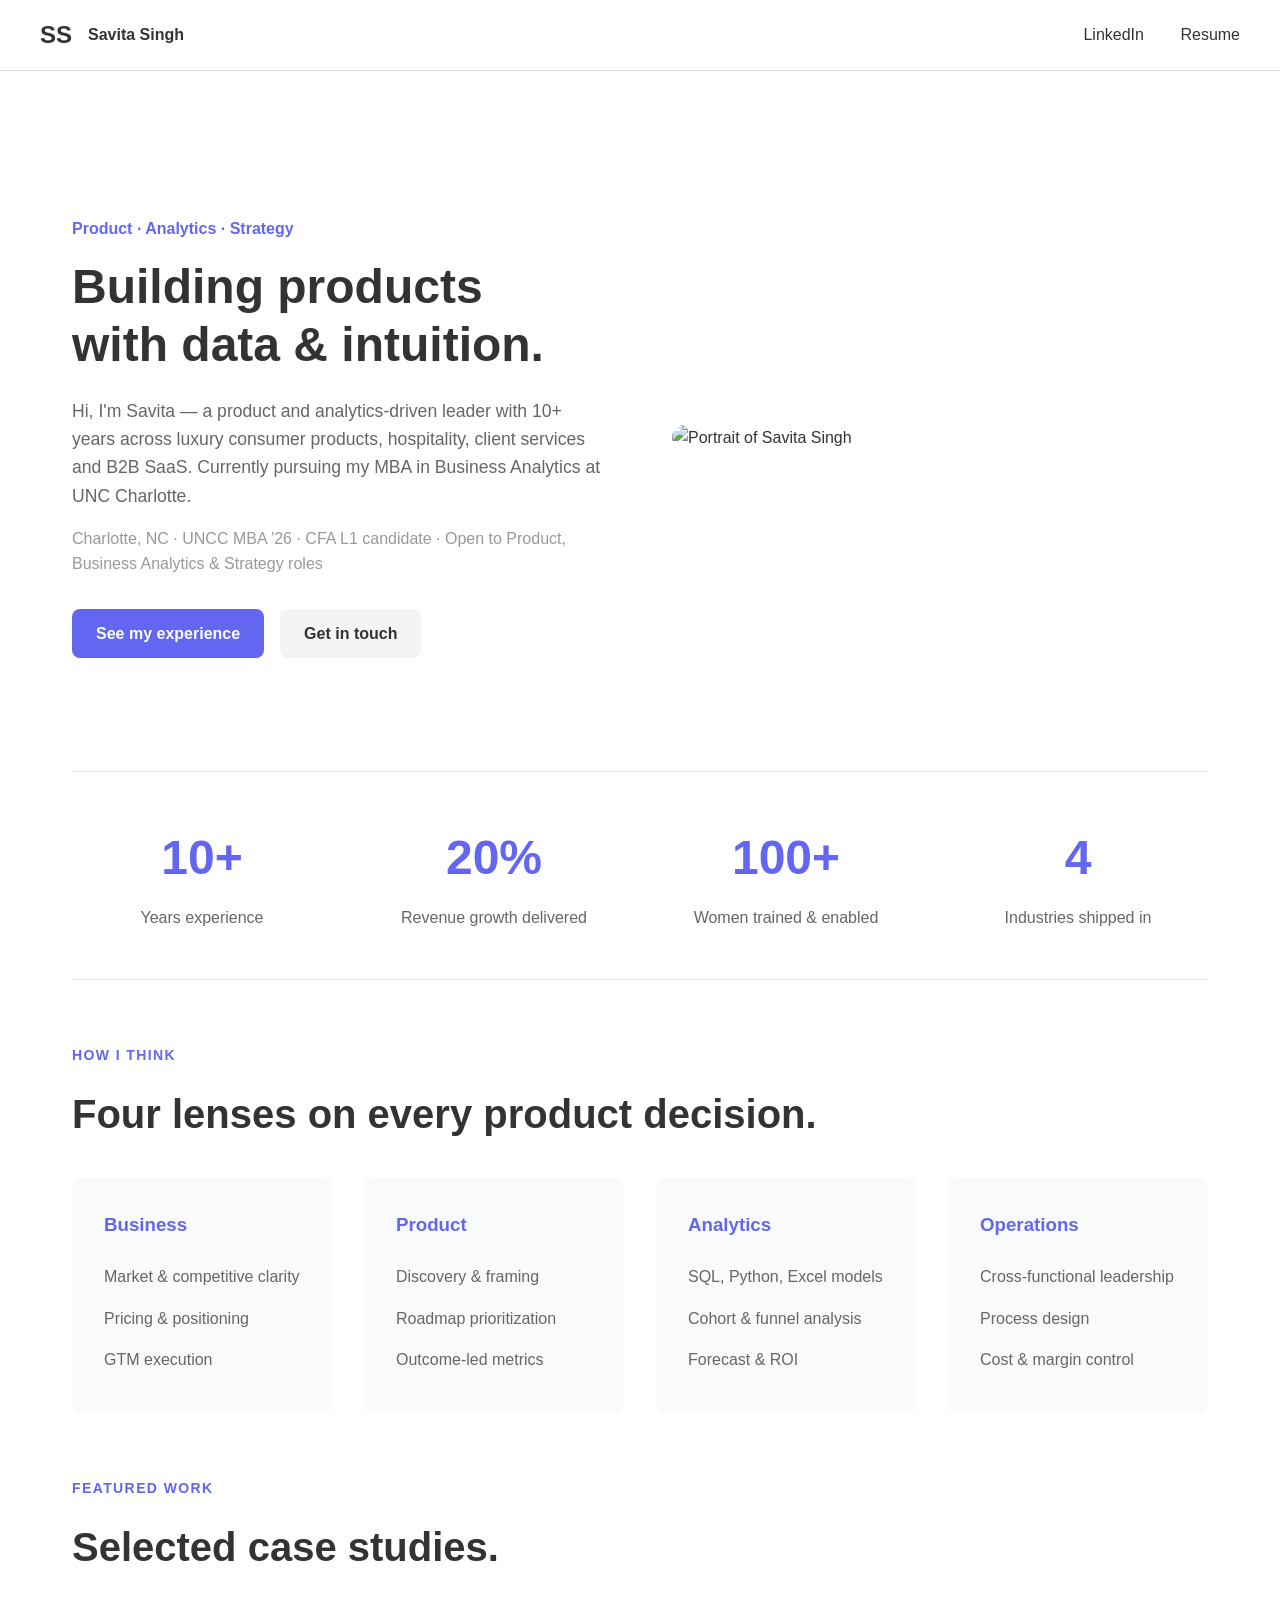
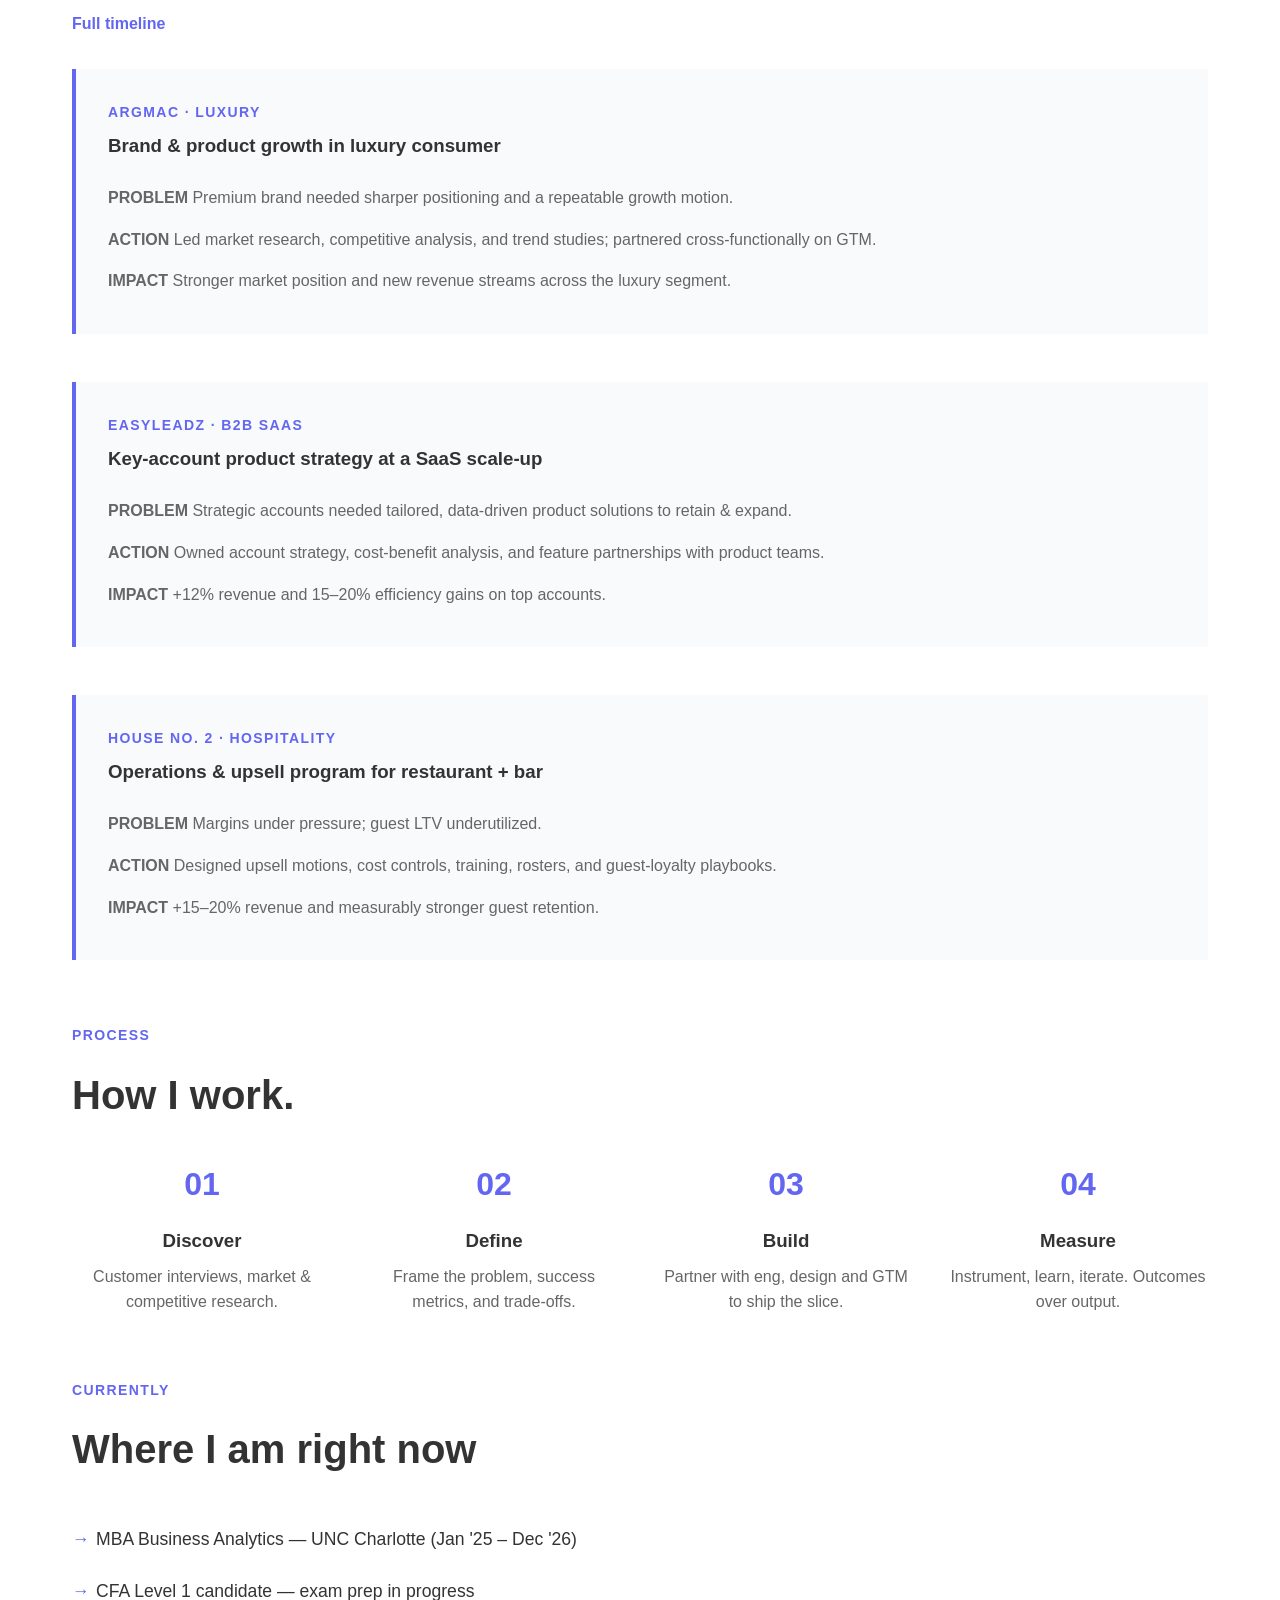
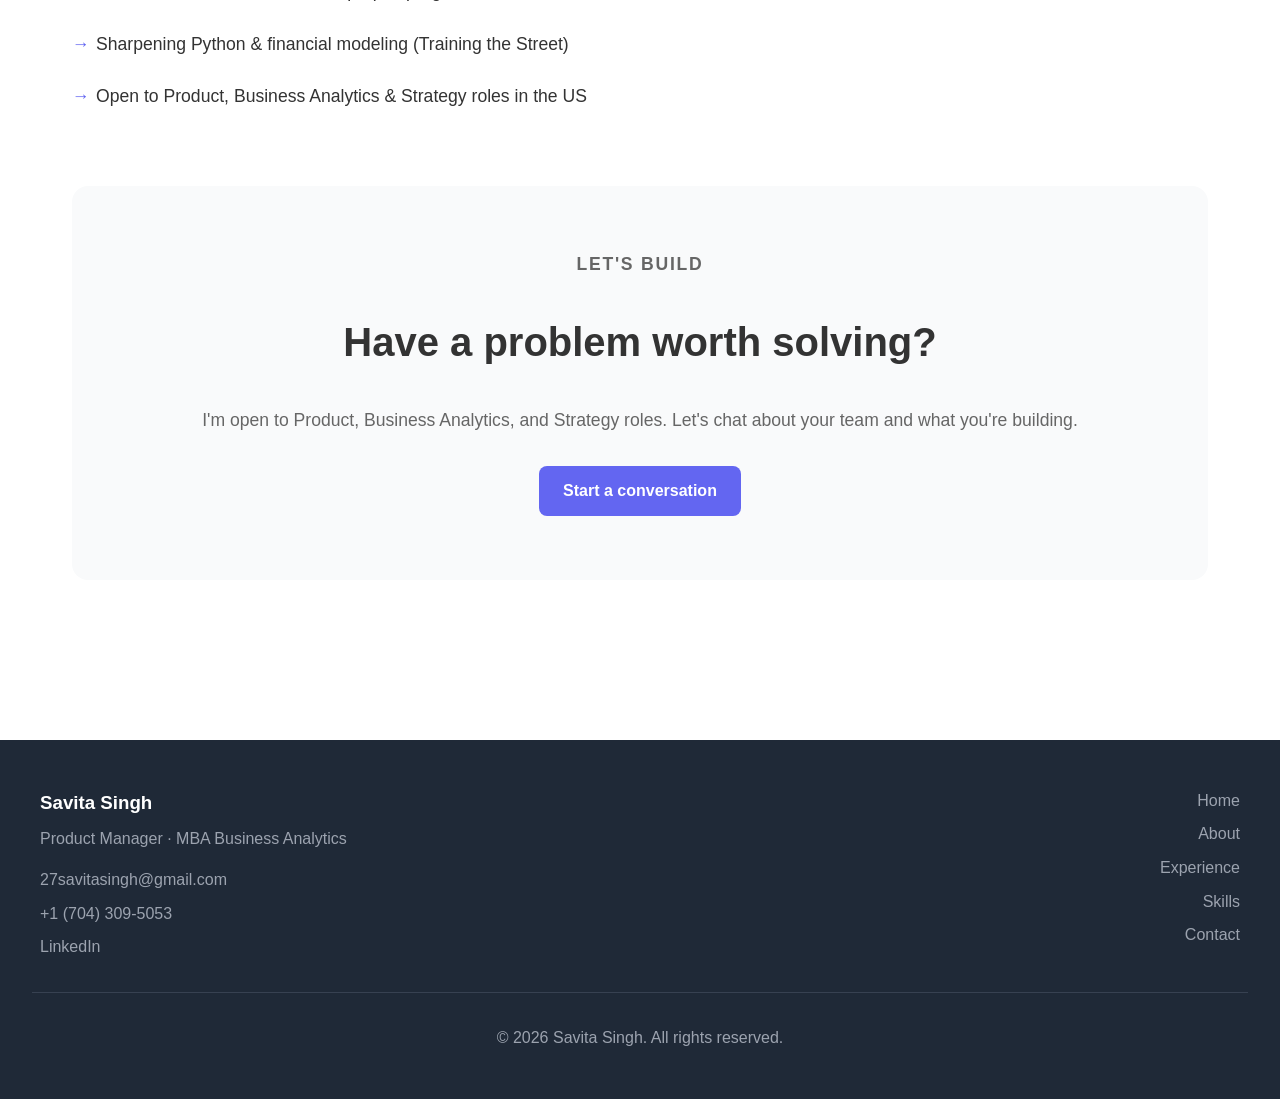
==== index.html @ 09a3bdda "Initial commit: Portfolio website" ====
<!DOCTYPE html>
<html lang="en">
<head>
    <meta charset="UTF-8">
    <meta name="viewport" content="width=device-width, initial-scale=1.0">
    <title>Savita Singh - Product Manager</title>
    <link rel="stylesheet" href="styles.css">
</head>
<body>
    <header>
        <nav>
            <div class="logo">SS</div>
            <div class="nav-title">Savita Singh</div>
            <div class="nav-links">
                <a href="https://www.linkedin.com/in/savitasinghs/" target="_blank">LinkedIn</a>
                <a href="savita-singh-resume.pdf" target="_blank">Resume</a>
            </div>
        </nav>
    </header>

    <main>
        <section class="hero">
            <div class="hero-content">
                <p class="tagline">Product · Analytics · Strategy</p>
                <h1>Building products<br>with data & intuition.</h1>
                <p class="intro">Hi, I'm Savita — a product and analytics-driven leader with 10+ years across luxury consumer products, hospitality, client services and B2B SaaS. Currently pursuing my MBA in Business Analytics at UNC Charlotte.</p>
                <p class="location">Charlotte, NC · UNCC MBA '26 · CFA L1 candidate · Open to Product, Business Analytics & Strategy roles</p>
                <div class="cta-buttons">
                    <a href="experience.html" class="btn btn-primary">See my experience</a>
                    <a href="contact.html" class="btn btn-secondary">Get in touch</a>
                </div>
            </div>
            <div class="hero-image">
                <img src="assets/savita-headshot.png" alt="Portrait of Savita Singh">
            </div>
        </section>

        <section class="stats">
            <div class="stat-item">
                <div class="stat-number">10+</div>
                <div class="stat-label">Years experience</div>
            </div>
            <div class="stat-item">
                <div class="stat-number">20%</div>
                <div class="stat-label">Revenue growth delivered</div>
            </div>
            <div class="stat-item">
                <div class="stat-number">100+</div>
                <div class="stat-label">Women trained & enabled</div>
            </div>
            <div class="stat-item">
                <div class="stat-number">4</div>
                <div class="stat-label">Industries shipped in</div>
            </div>
        </section>

        <section class="thinking">
            <p class="section-label">HOW I THINK</p>
            <h2>Four lenses on every product decision.</h2>
            <div class="lenses-grid">
                <div class="lens">
                    <h3>Business</h3>
                    <ul>
                        <li>Market & competitive clarity</li>
                        <li>Pricing & positioning</li>
                        <li>GTM execution</li>
                    </ul>
                </div>
                <div class="lens">
                    <h3>Product</h3>
                    <ul>
                        <li>Discovery & framing</li>
                        <li>Roadmap prioritization</li>
                        <li>Outcome-led metrics</li>
                    </ul>
                </div>
                <div class="lens">
                    <h3>Analytics</h3>
                    <ul>
                        <li>SQL, Python, Excel models</li>
                        <li>Cohort & funnel analysis</li>
                        <li>Forecast & ROI</li>
                    </ul>
                </div>
                <div class="lens">
                    <h3>Operations</h3>
                    <ul>
                        <li>Cross-functional leadership</li>
                        <li>Process design</li>
                        <li>Cost & margin control</li>
                    </ul>
                </div>
            </div>
        </section>

        <section class="work">
            <p class="section-label">FEATURED WORK</p>
            <h2>Selected case studies.</h2>
            <a href="experience.html" class="link">Full timeline</a>
            
            <div class="case-studies">
                <div class="case-study">
                    <p class="case-label">ARGMAC · LUXURY</p>
                    <h3>Brand & product growth in luxury consumer</h3>
                    <ul>
                        <li><strong>PROBLEM</strong> Premium brand needed sharper positioning and a repeatable growth motion.</li>
                        <li><strong>ACTION</strong> Led market research, competitive analysis, and trend studies; partnered cross-functionally on GTM.</li>
                        <li><strong>IMPACT</strong> Stronger market position and new revenue streams across the luxury segment.</li>
                    </ul>
                </div>
                
                <div class="case-study">
                    <p class="case-label">EASYLEADZ · B2B SAAS</p>
                    <h3>Key-account product strategy at a SaaS scale-up</h3>
                    <ul>
                        <li><strong>PROBLEM</strong> Strategic accounts needed tailored, data-driven product solutions to retain & expand.</li>
                        <li><strong>ACTION</strong> Owned account strategy, cost-benefit analysis, and feature partnerships with product teams.</li>
                        <li><strong>IMPACT</strong> +12% revenue and 15–20% efficiency gains on top accounts.</li>
                    </ul>
                </div>
                
                <div class="case-study">
                    <p class="case-label">HOUSE NO. 2 · HOSPITALITY</p>
                    <h3>Operations & upsell program for restaurant + bar</h3>
                    <ul>
                        <li><strong>PROBLEM</strong> Margins under pressure; guest LTV underutilized.</li>
                        <li><strong>ACTION</strong> Designed upsell motions, cost controls, training, rosters, and guest-loyalty playbooks.</li>
                        <li><strong>IMPACT</strong> +15–20% revenue and measurably stronger guest retention.</li>
                    </ul>
                </div>
            </div>
        </section>

        <section class="process">
            <p class="section-label">PROCESS</p>
            <h2>How I work.</h2>
            <div class="process-steps">
                <div class="step">
                    <div class="step-number">01</div>
                    <h3>Discover</h3>
                    <p>Customer interviews, market & competitive research.</p>
                </div>
                <div class="step">
                    <div class="step-number">02</div>
                    <h3>Define</h3>
                    <p>Frame the problem, success metrics, and trade-offs.</p>
                </div>
                <div class="step">
                    <div class="step-number">03</div>
                    <h3>Build</h3>
                    <p>Partner with eng, design and GTM to ship the slice.</p>
                </div>
                <div class="step">
                    <div class="step-number">04</div>
                    <h3>Measure</h3>
                    <p>Instrument, learn, iterate. Outcomes over output.</p>
                </div>
            </div>
        </section>

        <section class="current">
            <p class="section-label">CURRENTLY</p>
            <h2>Where I am right now</h2>
            <ul>
                <li>MBA Business Analytics — UNC Charlotte (Jan '25 – Dec '26)</li>
                <li>CFA Level 1 candidate — exam prep in progress</li>
                <li>Sharpening Python & financial modeling (Training the Street)</li>
                <li>Open to Product, Business Analytics & Strategy roles in the US</li>
            </ul>
        </section>

        <section class="cta">
            <p class="section-label">LET'S BUILD</p>
            <h2>Have a problem worth solving?</h2>
            <p>I'm open to Product, Business Analytics, and Strategy roles. Let's chat about your team and what you're building.</p>
            <a href="contact.html" class="btn btn-primary">Start a conversation</a>
        </section>
    </main>

    <footer>
        <div class="footer-content">
            <div class="footer-info">
                <h3>Savita Singh</h3>
                <p>Product Manager · MBA Business Analytics</p>
                <div class="contact-info">
                    <a href="mailto:27savitasingh@gmail.com">27savitasingh@gmail.com</a>
                    <a href="tel:+17043095053">+1 (704) 309-5053</a>
                    <a href="https://linkedin.com/">LinkedIn</a>
                </div>
            </div>
            <div class="footer-links">
                <a href="index.html">Home</a>
                <a href="about.html">About</a>
                <a href="experience.html">Experience</a>
                <a href="skills.html">Skills</a>
                <a href="contact.html">Contact</a>
            </div>
        </div>
        <p class="copyright">© 2026 Savita Singh. All rights reserved.</p>
    </footer>
</body>
</html>
---- styles.css ----
* {
    margin: 0;
    padding: 0;
    box-sizing: border-box;
}

body {
    font-family: -apple-system, BlinkMacSystemFont, 'Segoe UI', Roboto, Oxygen, Ubuntu, Cantarell, sans-serif;
    line-height: 1.6;
    color: #333;
}

header {
    background: #fff;
    border-bottom: 1px solid #e0e0e0;
    padding: 1rem 2rem;
    position: sticky;
    top: 0;
    z-index: 100;
}

nav {
    display: flex;
    align-items: center;
    max-width: 1200px;
    margin: 0 auto;
}

.logo {
    font-weight: bold;
    font-size: 1.5rem;
    margin-right: 1rem;
}

.nav-title {
    font-weight: 600;
    margin-right: auto;
}

.nav-links a {
    margin-left: 2rem;
    text-decoration: none;
    color: #333;
    font-weight: 500;
}

.nav-links a:hover {
    color: #6366f1;
}

main {
    max-width: 1200px;
    margin: 0 auto;
    padding: 2rem;
}

section {
    margin: 4rem 0;
}

.hero {
    display: grid;
    grid-template-columns: 1fr 1fr;
    gap: 4rem;
    align-items: center;
    min-height: 60vh;
}

.tagline {
    color: #6366f1;
    font-weight: 600;
    margin-bottom: 1rem;
}

h1 {
    font-size: 3rem;
    line-height: 1.2;
    margin-bottom: 1.5rem;
}

.intro {
    font-size: 1.1rem;
    margin-bottom: 1rem;
    color: #666;
}

.location {
    color: #999;
    margin-bottom: 2rem;
}

.cta-buttons {
    display: flex;
    gap: 1rem;
}

.btn {
    padding: 0.75rem 1.5rem;
    text-decoration: none;
    border-radius: 0.5rem;
    font-weight: 600;
    display: inline-block;
}

.btn-primary {
    background: #6366f1;
    color: white;
}

.btn-primary:hover {
    background: #4f46e5;
}

.btn-secondary {
    background: #f3f4f6;
    color: #333;
}

.btn-secondary:hover {
    background: #e5e7eb;
}

.hero-image img {
    width: 100%;
    border-radius: 1rem;
}

.stats {
    display: grid;
    grid-template-columns: repeat(4, 1fr);
    gap: 2rem;
    text-align: center;
    padding: 3rem 0;
    border-top: 1px solid #e0e0e0;
    border-bottom: 1px solid #e0e0e0;
}

.stat-number {
    font-size: 3rem;
    font-weight: bold;
    color: #6366f1;
}

.stat-label {
    color: #666;
    margin-top: 0.5rem;
}

.section-label {
    color: #6366f1;
    font-weight: 600;
    font-size: 0.875rem;
    letter-spacing: 0.1em;
    margin-bottom: 1rem;
}

h2 {
    font-size: 2.5rem;
    margin-bottom: 2rem;
}

.lenses-grid {
    display: grid;
    grid-template-columns: repeat(4, 1fr);
    gap: 2rem;
}

.lens {
    padding: 2rem;
    background: #f9fafb;
    border-radius: 0.5rem;
}

.lens h3 {
    margin-bottom: 1rem;
    color: #6366f1;
}

.lens ul {
    list-style: none;
}

.lens li {
    padding: 0.5rem 0;
    color: #666;
}

.link {
    color: #6366f1;
    text-decoration: none;
    font-weight: 600;
}

.link:hover {
    text-decoration: underline;
}

.case-studies {
    display: grid;
    gap: 3rem;
    margin-top: 2rem;
}

.case-study {
    padding: 2rem;
    border-left: 4px solid #6366f1;
    background: #f9fafb;
}

.case-label {
    color: #6366f1;
    font-weight: 600;
    font-size: 0.875rem;
    letter-spacing: 0.1em;
    margin-bottom: 0.5rem;
}

.case-study h3 {
    margin-bottom: 1rem;
}

.case-study ul {
    list-style: none;
}

.case-study li {
    padding: 0.5rem 0;
    color: #666;
}

.process-steps {
    display: grid;
    grid-template-columns: repeat(4, 1fr);
    gap: 2rem;
}

.step {
    text-align: center;
}

.step-number {
    font-size: 2rem;
    font-weight: bold;
    color: #6366f1;
    margin-bottom: 1rem;
}

.step h3 {
    margin-bottom: 0.5rem;
}

.step p {
    color: #666;
}

.current ul {
    list-style: none;
    font-size: 1.1rem;
}

.current li {
    padding: 0.75rem 0;
    padding-left: 1.5rem;
    position: relative;
}

.current li:before {
    content: "→";
    position: absolute;
    left: 0;
    color: #6366f1;
}

.cta {
    text-align: center;
    padding: 4rem 2rem;
    background: #f9fafb;
    border-radius: 1rem;
}

.cta p {
    font-size: 1.1rem;
    color: #666;
    margin-bottom: 2rem;
}

footer {
    background: #1f2937;
    color: white;
    padding: 3rem 2rem;
    margin-top: 4rem;
}

.footer-content {
    max-width: 1200px;
    margin: 0 auto;
    display: grid;
    grid-template-columns: 1fr 1fr;
    gap: 2rem;
}

.footer-info h3 {
    margin-bottom: 0.5rem;
}

.footer-info p {
    color: #9ca3af;
    margin-bottom: 1rem;
}

.contact-info {
    display: flex;
    flex-direction: column;
    gap: 0.5rem;
}

.contact-info a {
    color: #9ca3af;
    text-decoration: none;
}

.contact-info a:hover {
    color: white;
}

.footer-links {
    display: flex;
    flex-direction: column;
    gap: 0.5rem;
    align-items: flex-end;
}

.footer-links a {
    color: #9ca3af;
    text-decoration: none;
}

.footer-links a:hover {
    color: white;
}

.copyright {
    text-align: center;
    color: #9ca3af;
    margin-top: 2rem;
    padding-top: 2rem;
    border-top: 1px solid #374151;
}

@media (max-width: 768px) {
    .hero {
        grid-template-columns: 1fr;
    }
    
    .stats {
        grid-template-columns: repeat(2, 1fr);
    }
    
    .lenses-grid {
        grid-template-columns: 1fr;
    }
    
    .process-steps {
        grid-template-columns: 1fr;
    }
    
    .footer-content {
        grid-template-columns: 1fr;
    }
    
    .footer-links {
        align-items: flex-start;
    }
}

/* Additional styles for other pages */

.contact-page {
    max-width: 800px;
    margin: 4rem auto;
}

.contact-details {
    display: grid;
    grid-template-columns: repeat(2, 1fr);
    gap: 2rem;
    margin-top: 3rem;
}

.contact-item h3 {
    color: #6366f1;
    margin-bottom: 0.5rem;
}

.contact-item a {
    color: #333;
    text-decoration: none;
}

.contact-item a:hover {
    color: #6366f1;
}

.timeline {
    margin-top: 3rem;
}

.timeline-item {
    padding: 2rem;
    margin-bottom: 2rem;
    border-left: 4px solid #6366f1;
    background: #f9fafb;
}

.timeline-item h3 {
    color: #6366f1;
    margin-bottom: 0.5rem;
}

.timeline-item h4 {
    margin-bottom: 1rem;
}

.timeline-item p {
    margin-bottom: 0.75rem;
    color: #666;
}

.skills-section {
    margin-bottom: 3rem;
}

.skills-section h2 {
    color: #6366f1;
    font-size: 1.5rem;
    margin-bottom: 1rem;
}

.skills-section ul {
    list-style: none;
    display: grid;
    grid-template-columns: repeat(2, 1fr);
    gap: 0.5rem;
}

.skills-section li {
    padding: 0.5rem;
    background: #f9fafb;
    border-radius: 0.25rem;
}

@media (max-width: 768px) {
    .contact-details {
        grid-template-columns: 1fr;
    }
    
    .skills-section ul {
        grid-template-columns: 1fr;
    }
}
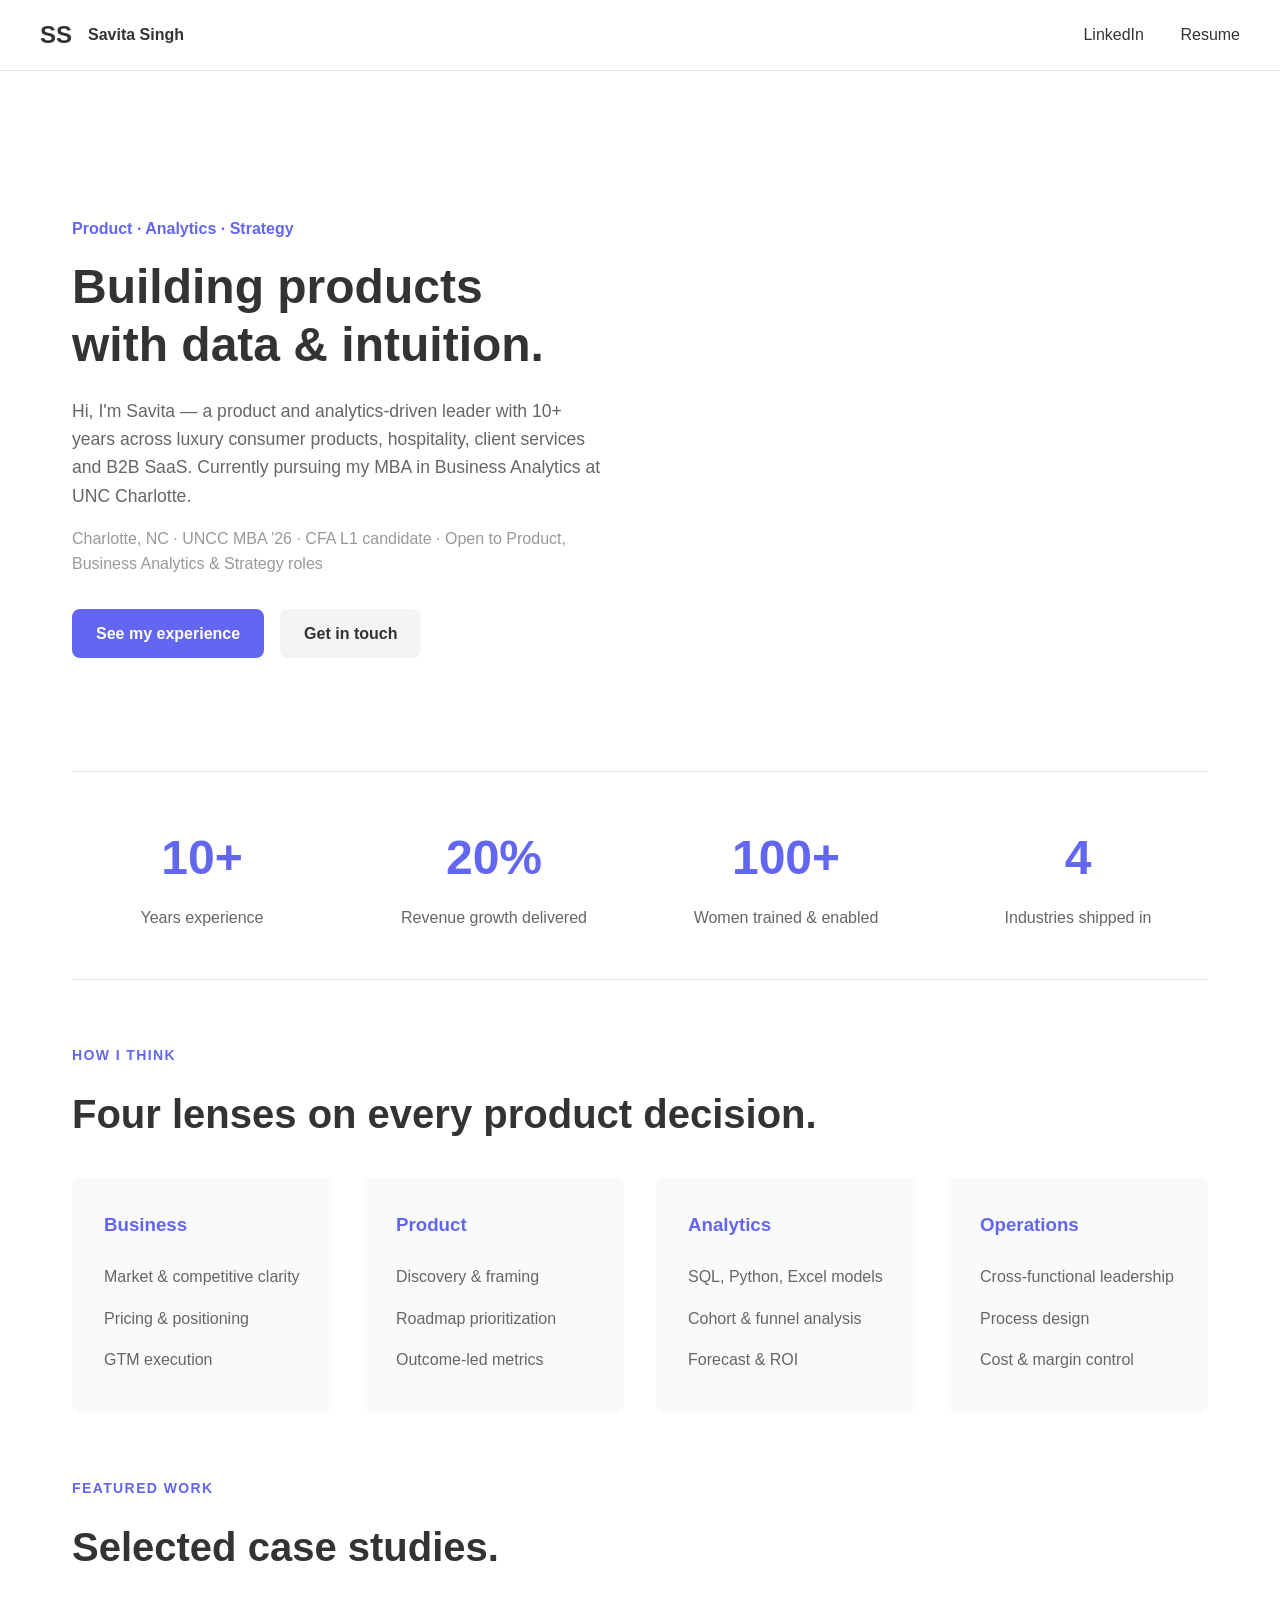
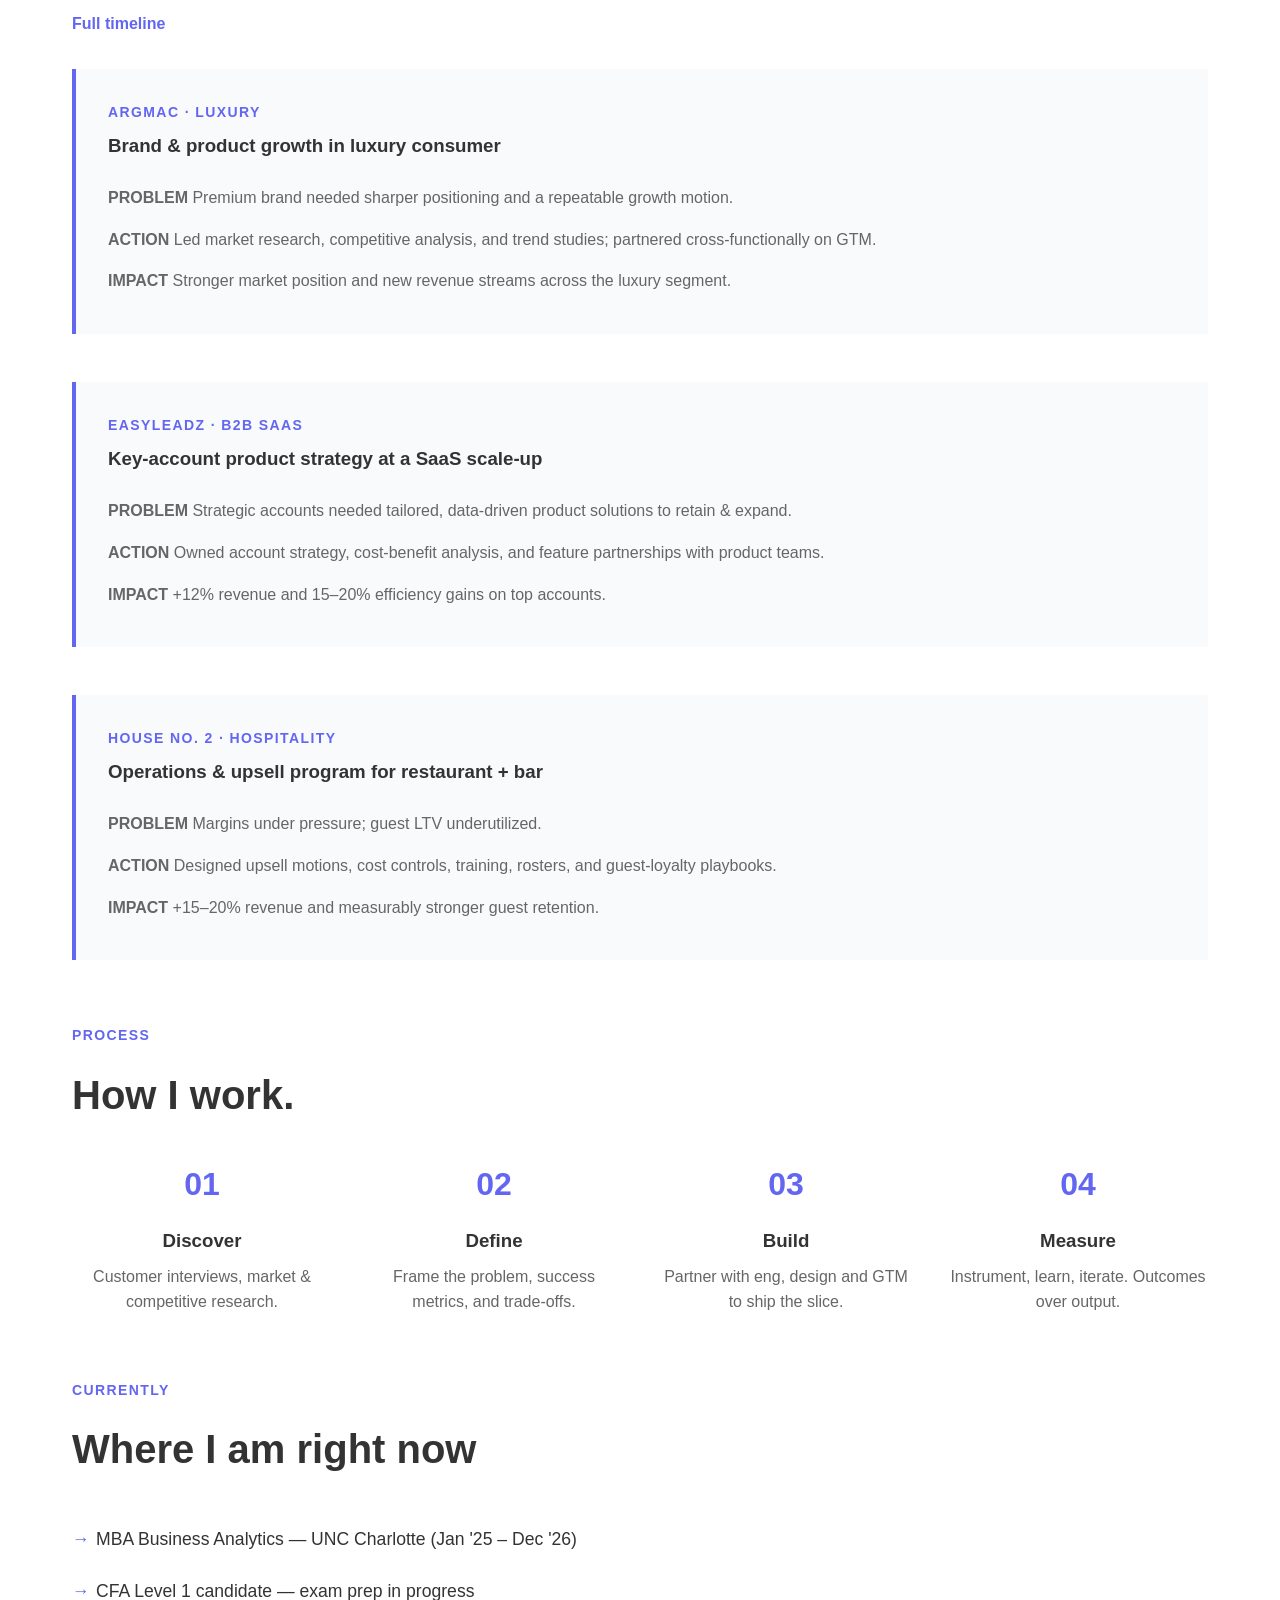
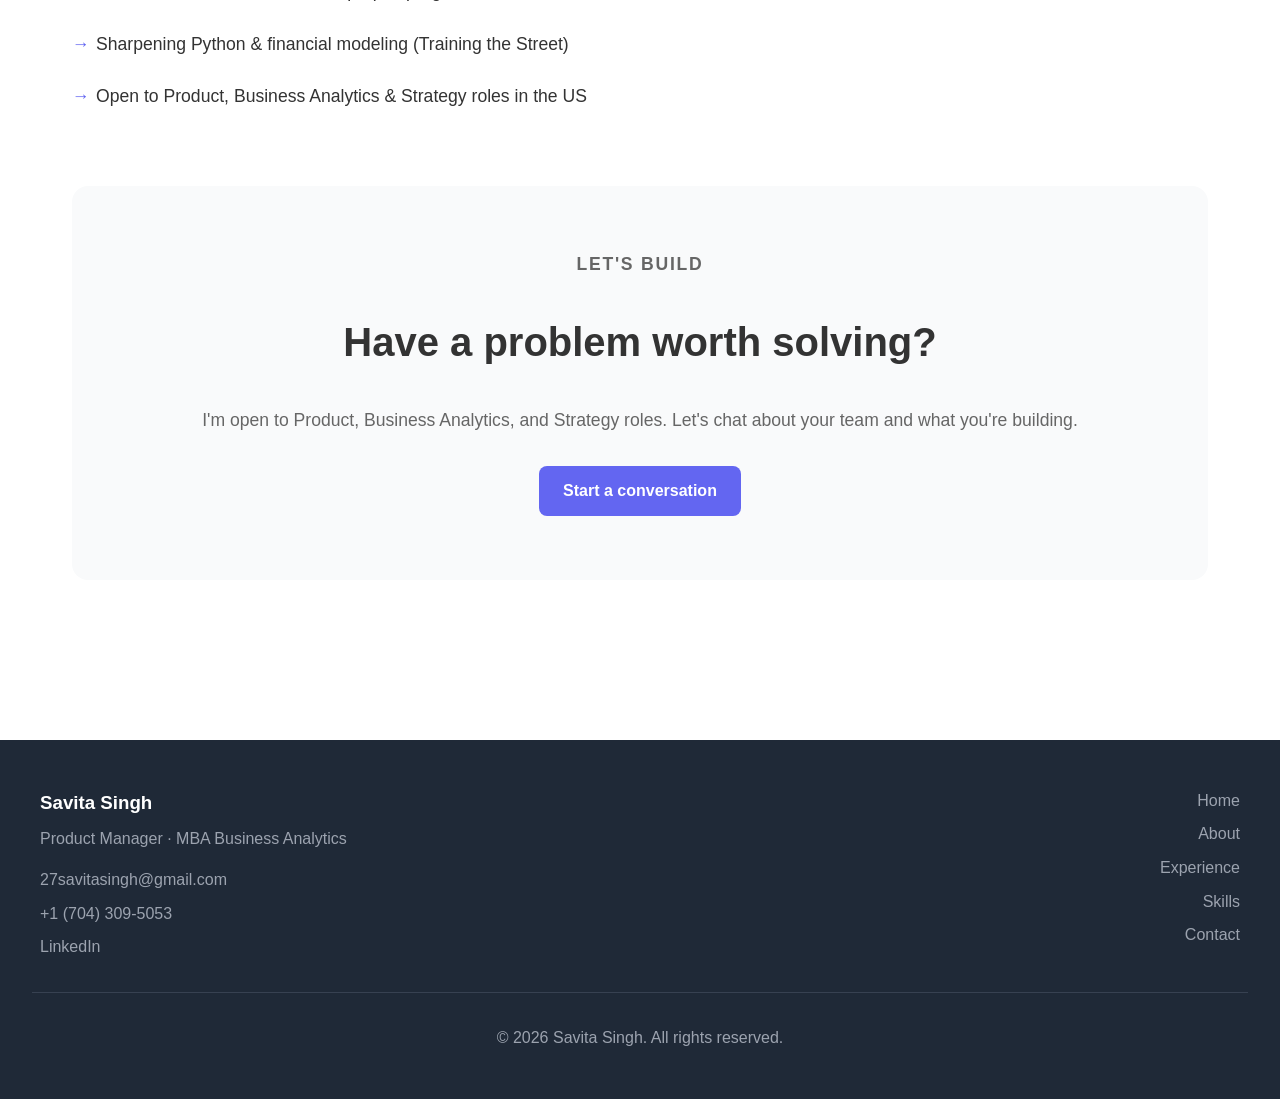
==== commit 21deaacc: "Add fallback for missing hero image" ====
--- a/index.html
+++ b/index.html
@@ -31,7 +31,7 @@
                 </div>
             </div>
             <div class="hero-image">
-                <img src="assets/savita-headshot.png" alt="Portrait of Savita Singh">
+                <img src="assets/savita-headshot.png" alt="Portrait of Savita Singh" onerror="this.style.display='none'">
             </div>
         </section>
 
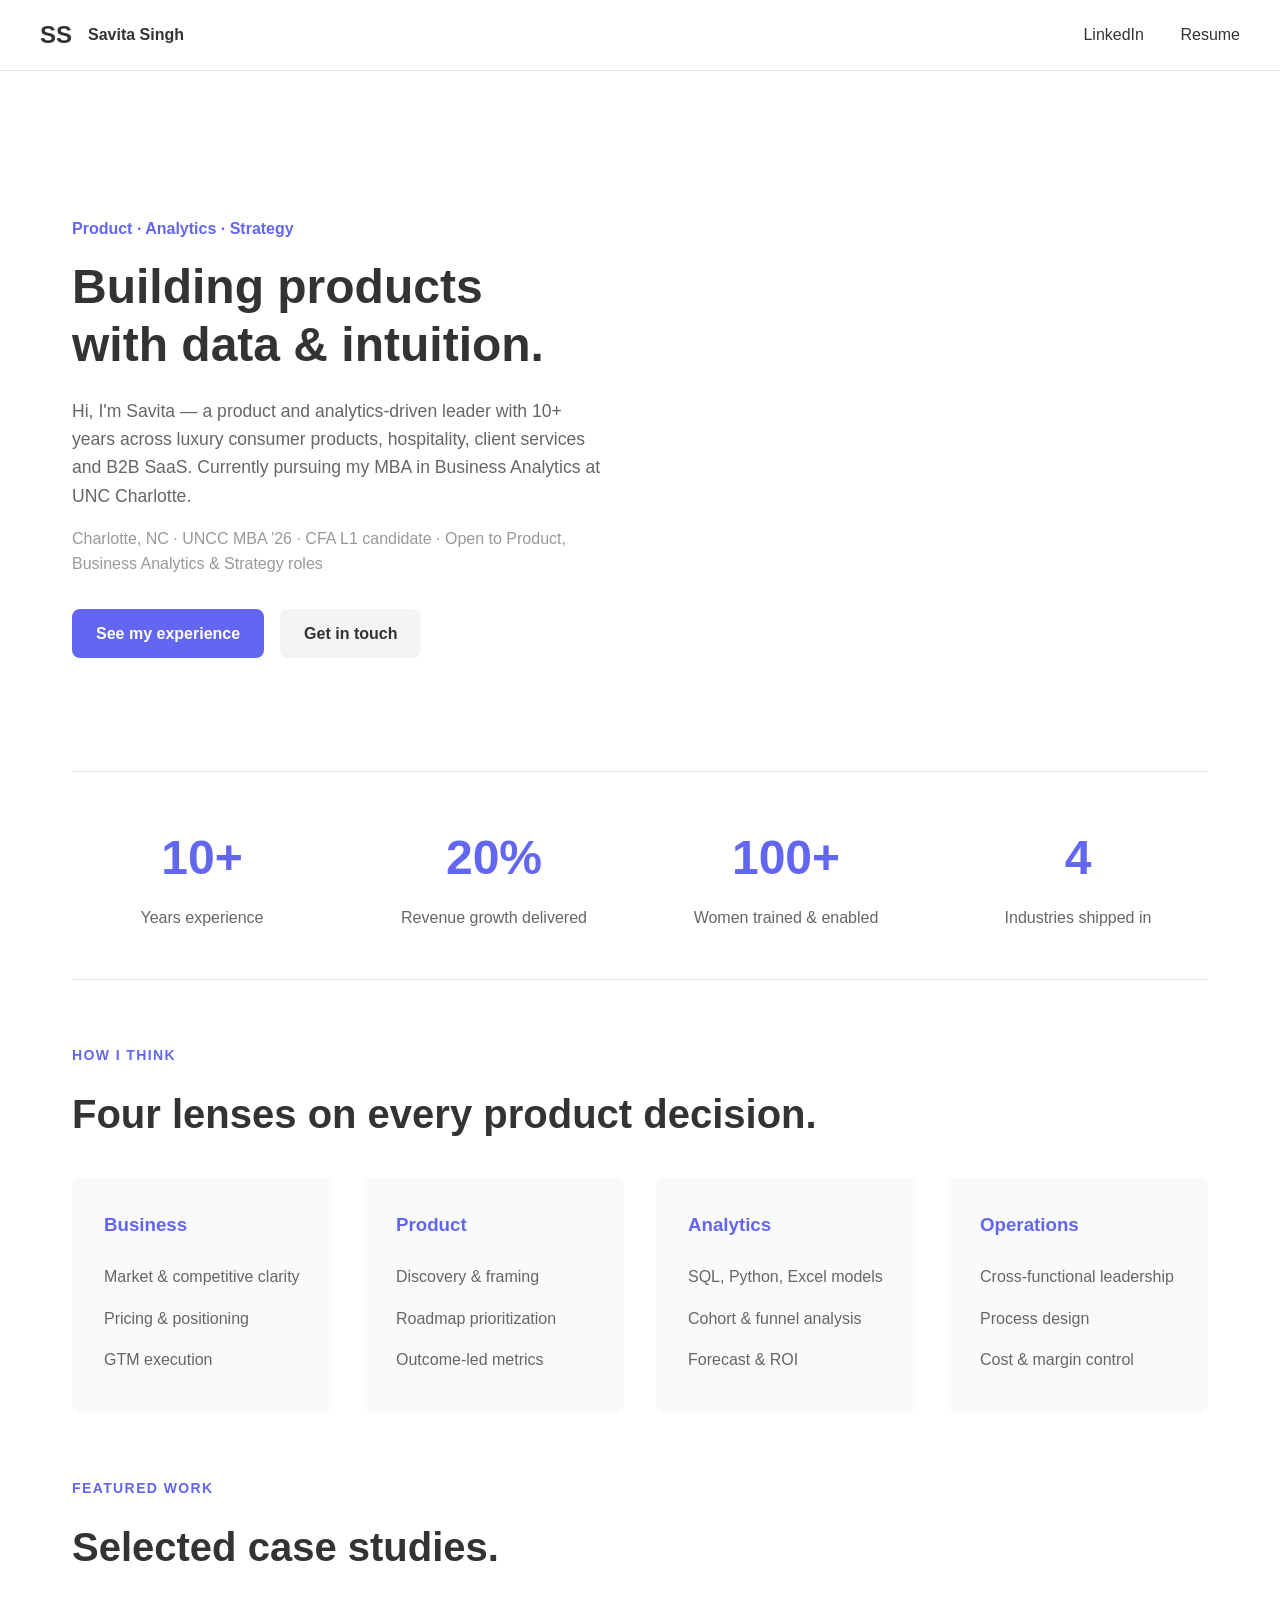
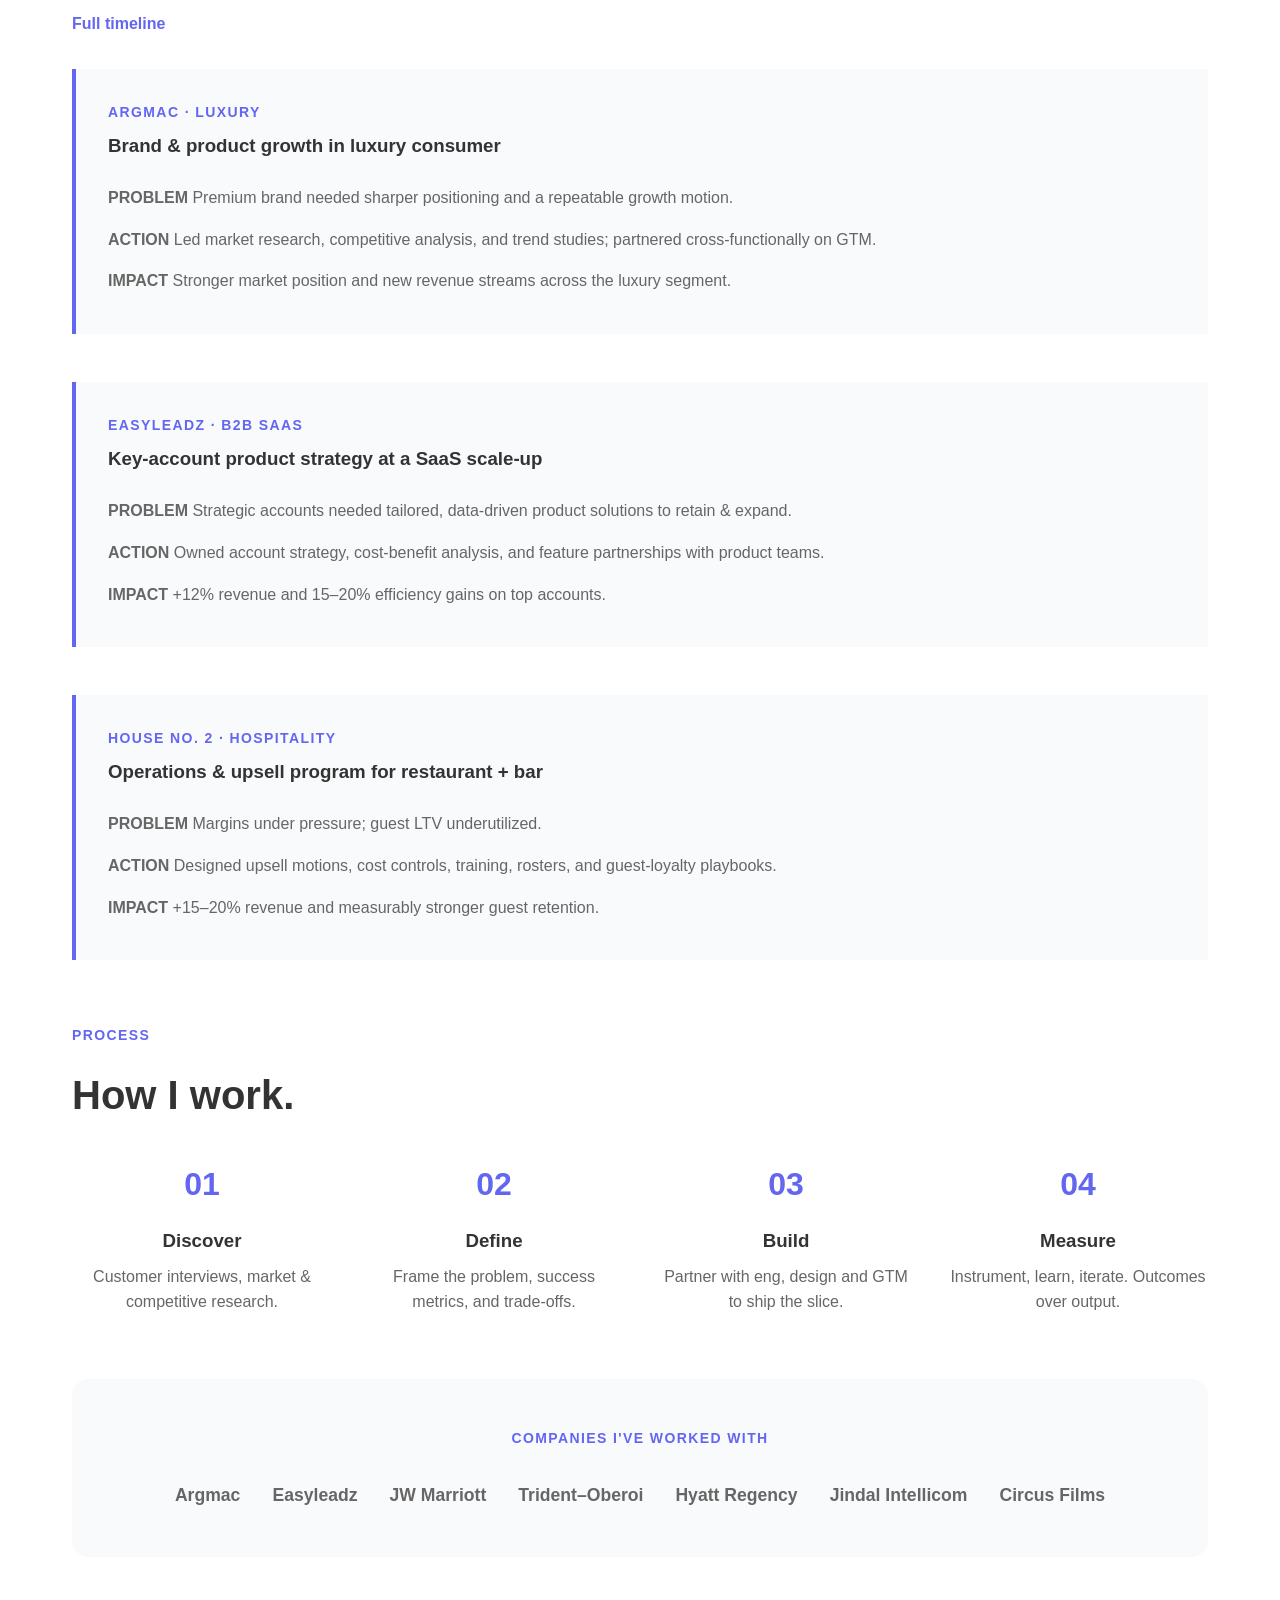
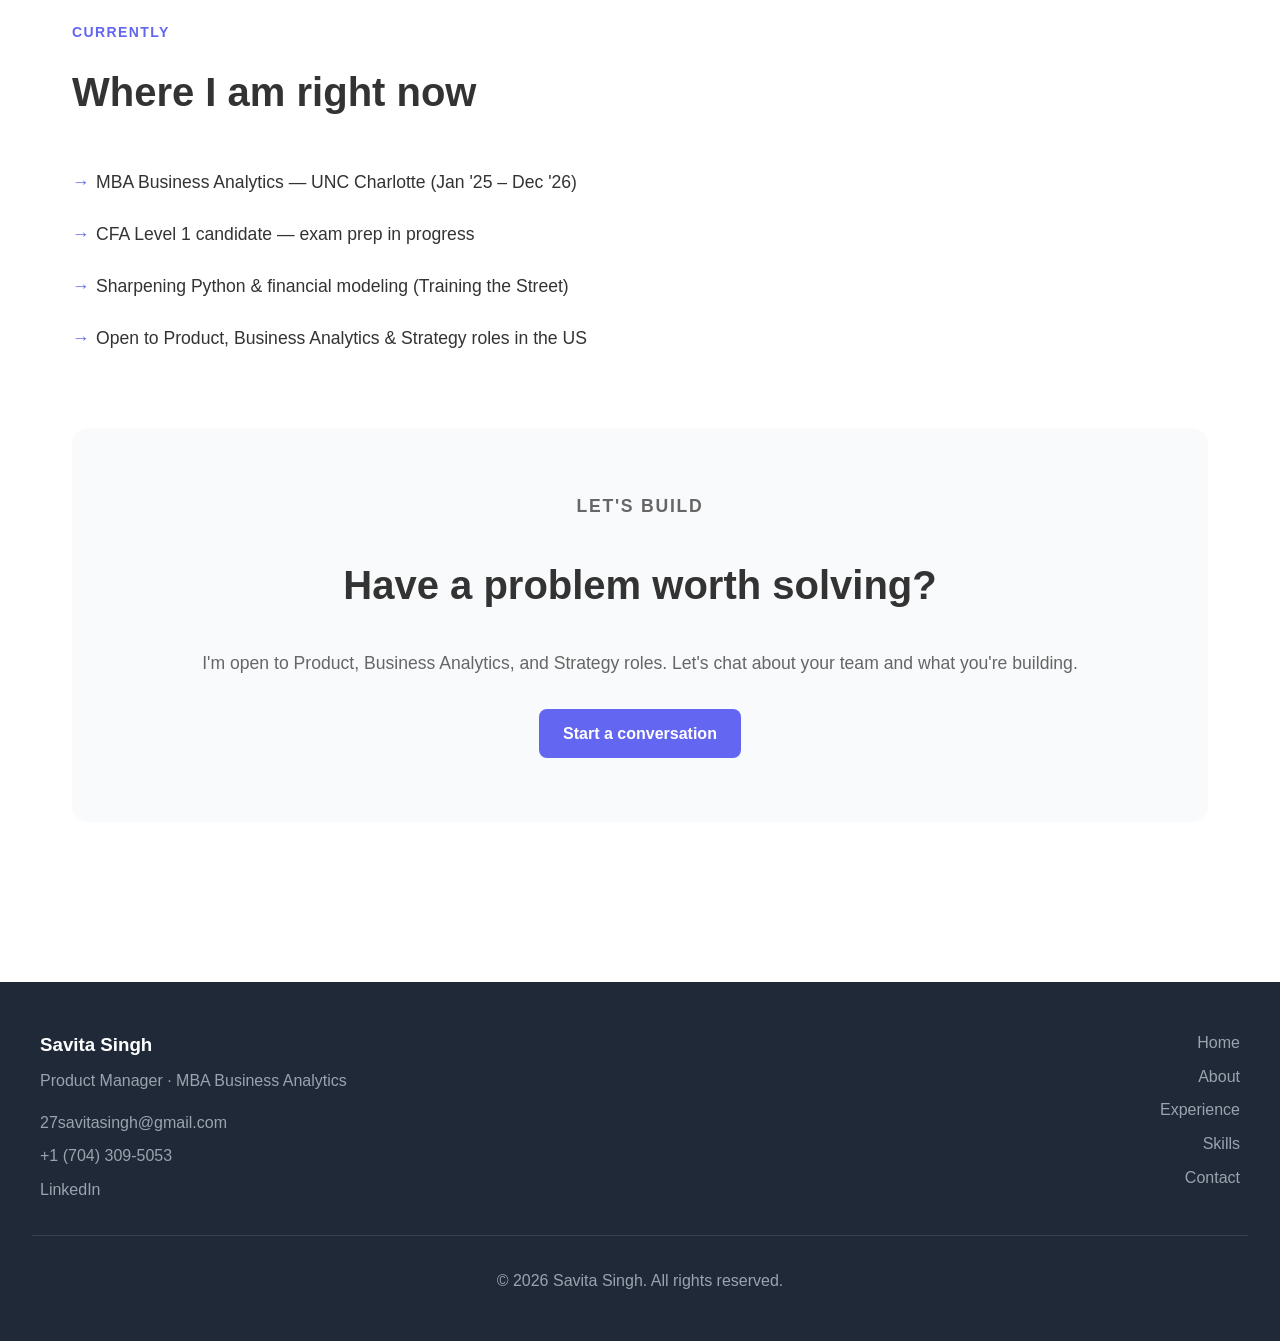
==== commit b3d0ac89: "Add Companies I've Worked With section" ====
--- a/index.html
+++ b/index.html
@@ -158,6 +158,19 @@
             </div>
         </section>
 
+        <section class="companies">
+            <p class="section-label">COMPANIES I'VE WORKED WITH</p>
+            <div class="company-logos">
+                <span class="company-name">Argmac</span>
+                <span class="company-name">Easyleadz</span>
+                <span class="company-name">JW Marriott</span>
+                <span class="company-name">Trident–Oberoi</span>
+                <span class="company-name">Hyatt Regency</span>
+                <span class="company-name">Jindal Intellicom</span>
+                <span class="company-name">Circus Films</span>
+            </div>
+        </section>
+
         <section class="current">
             <p class="section-label">CURRENTLY</p>
             <h2>Where I am right now</h2>
--- a/styles.css
+++ b/styles.css
@@ -253,6 +253,28 @@
     color: #666;
 }
 
+.companies {
+    text-align: center;
+    padding: 3rem 0;
+    background: #f9fafb;
+    border-radius: 1rem;
+}
+
+.company-logos {
+    display: flex;
+    flex-wrap: wrap;
+    justify-content: center;
+    align-items: center;
+    gap: 2rem;
+    margin-top: 2rem;
+}
+
+.company-name {
+    font-weight: 600;
+    color: #666;
+    font-size: 1.1rem;
+}
+
 .current ul {
     list-style: none;
     font-size: 1.1rem;
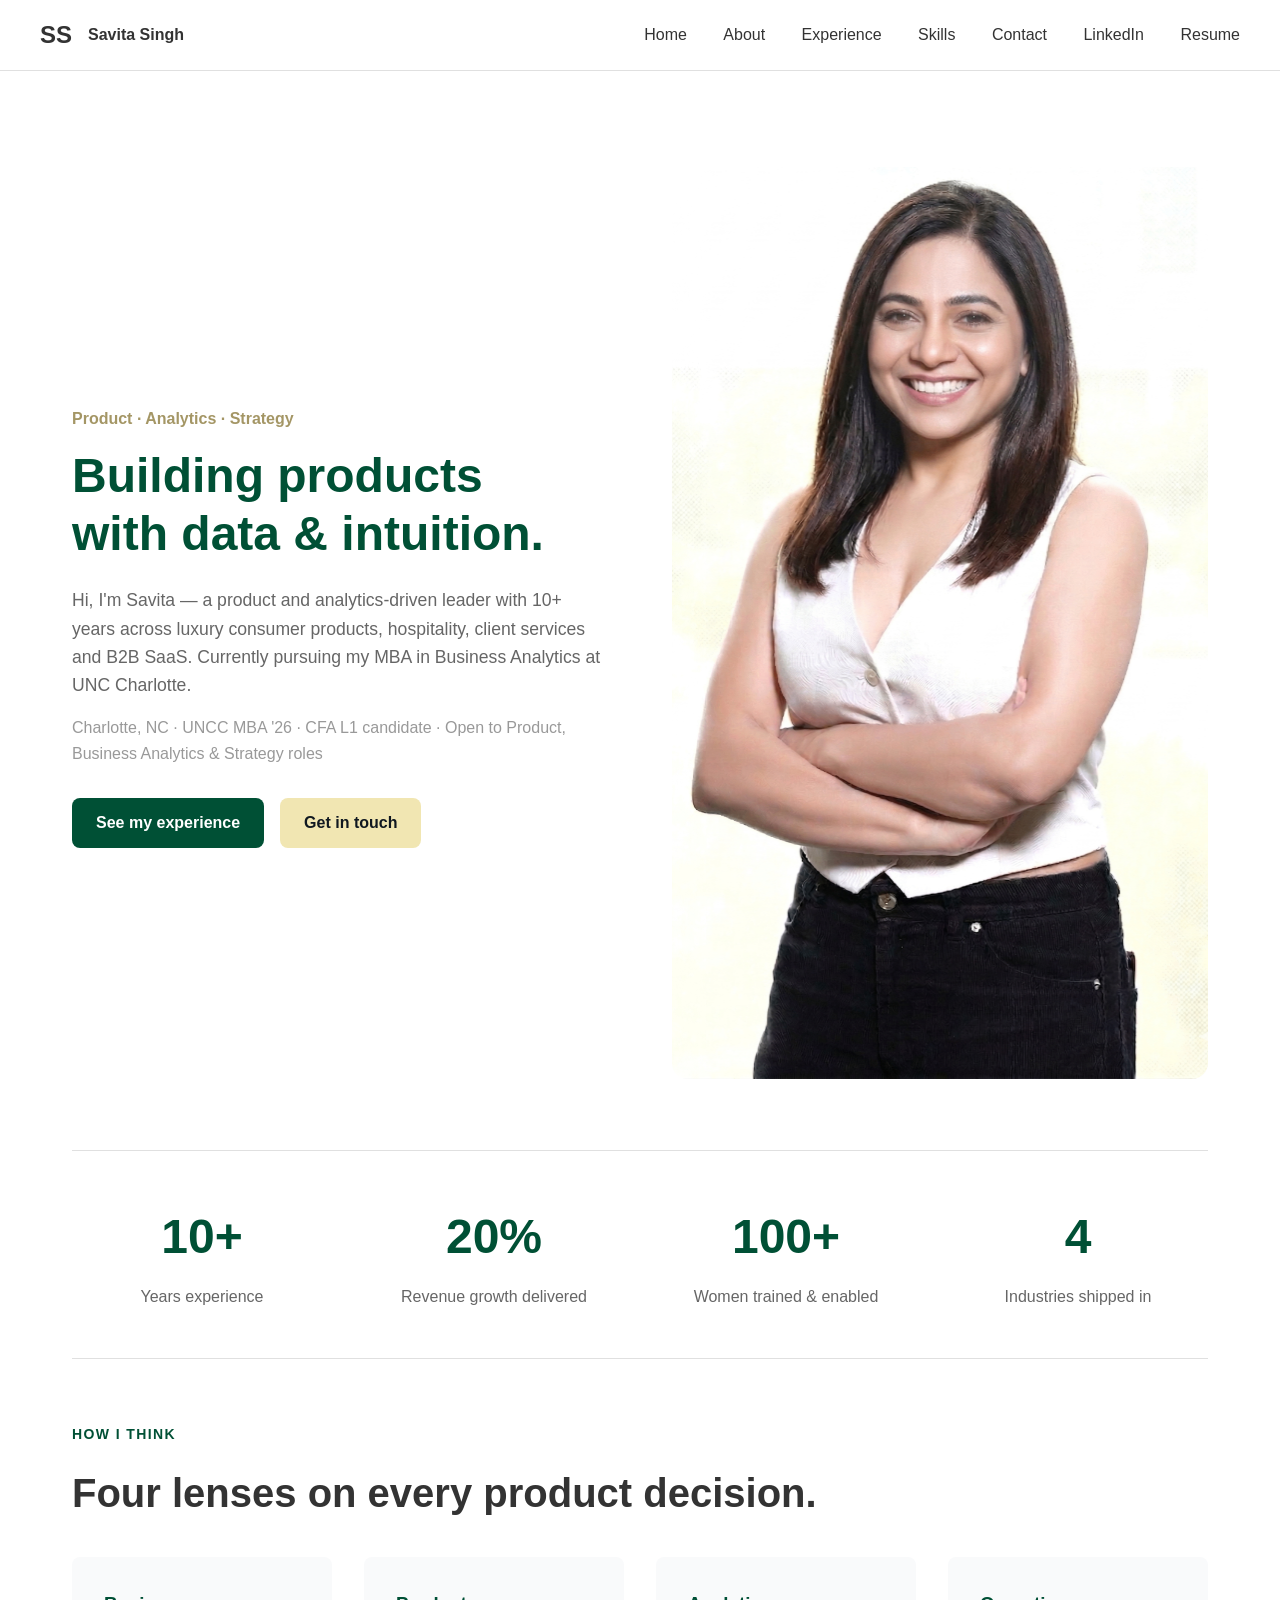
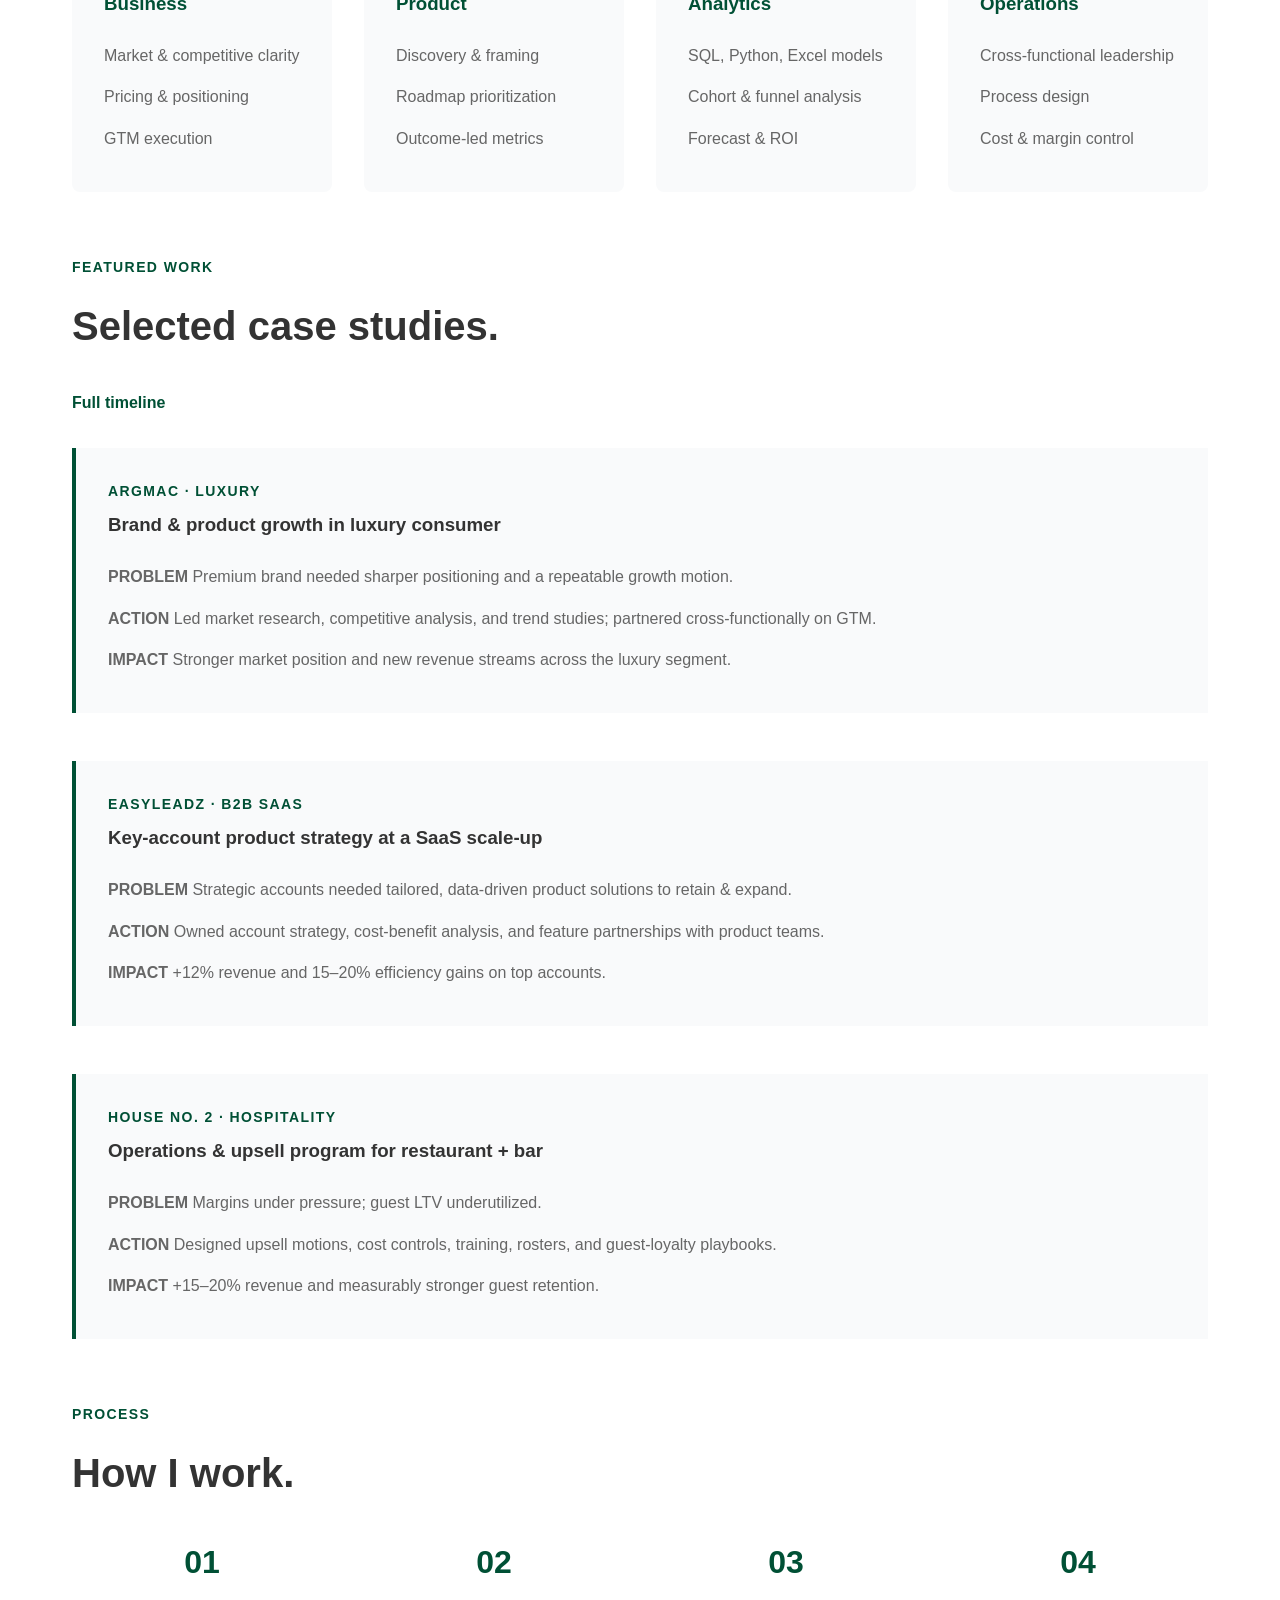
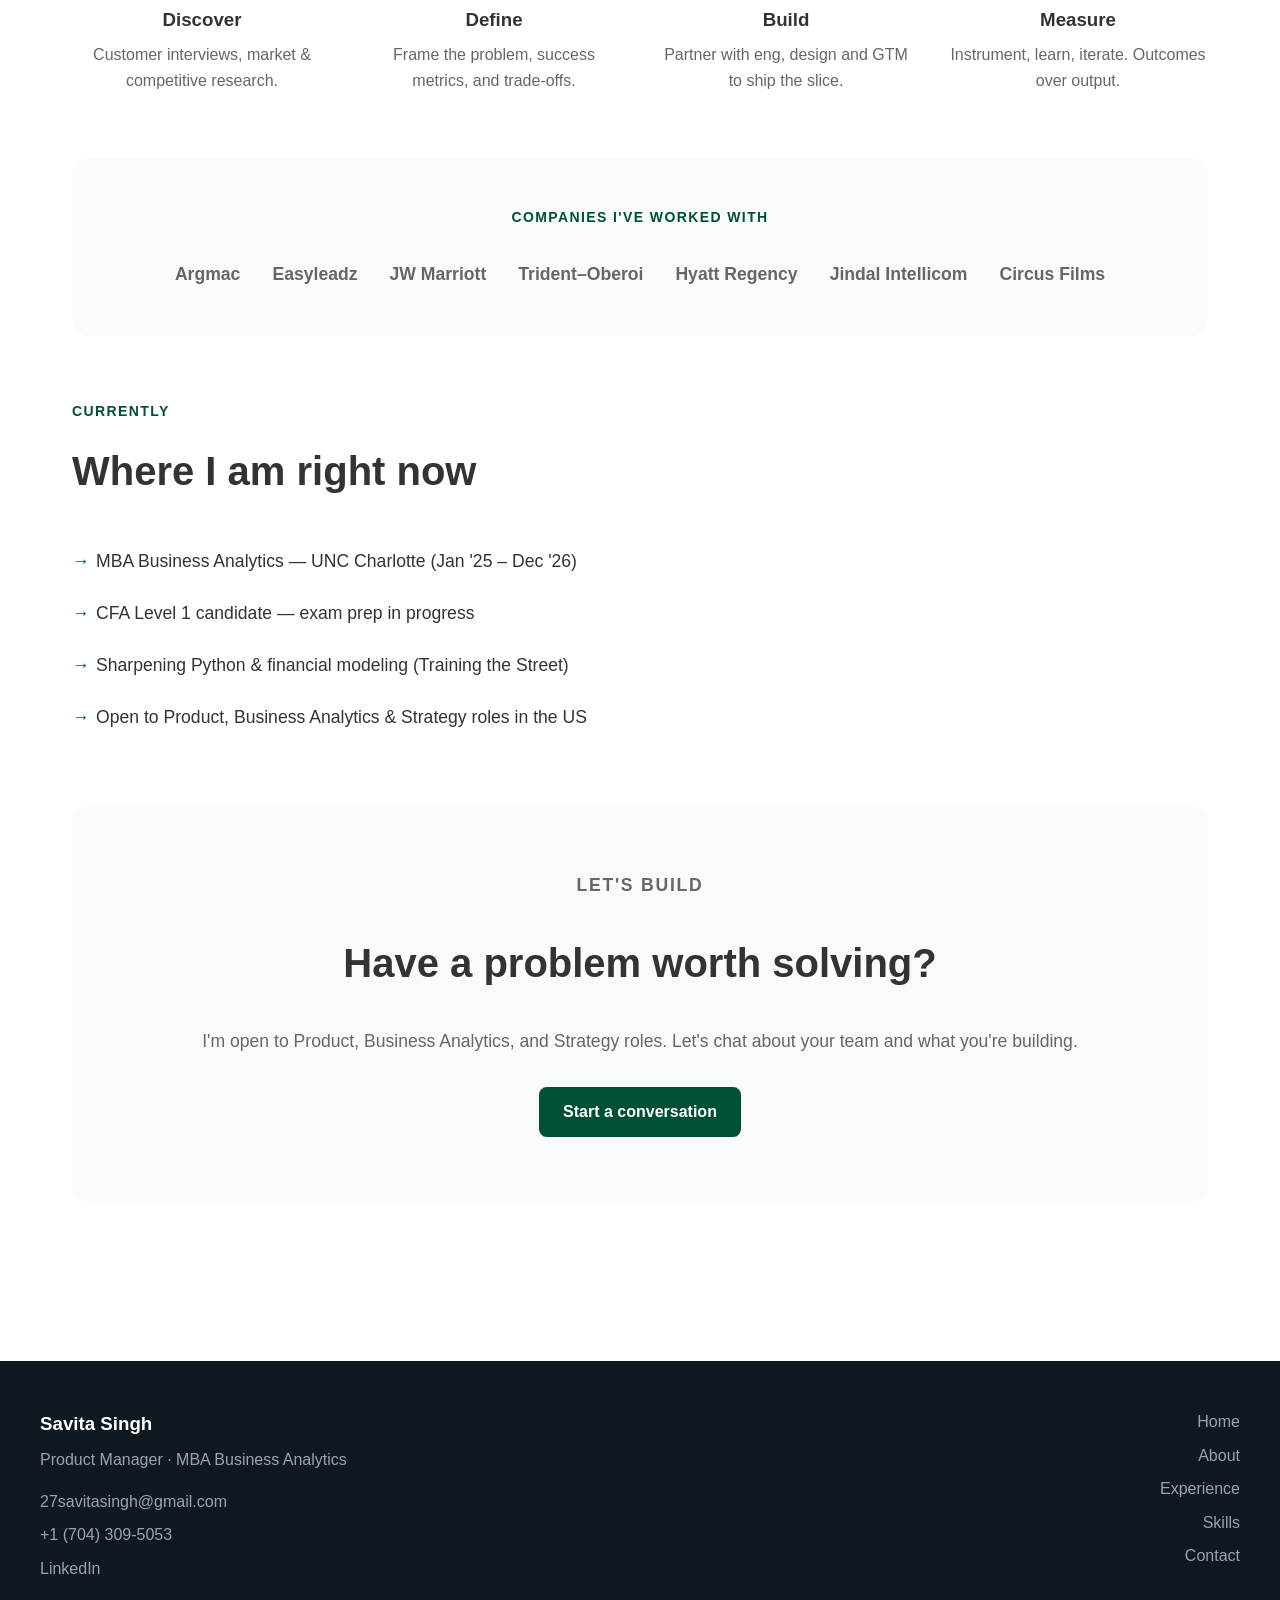
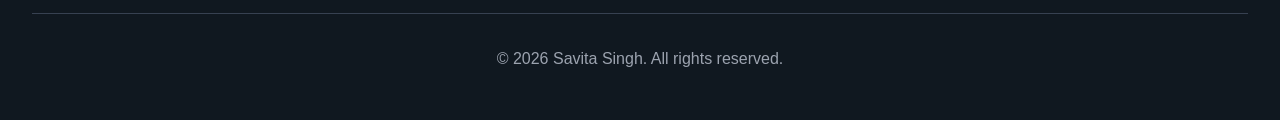
==== commit 3de9155f: "Add navigation links to all pages in top bar (Home, About, Experience, Skills, Contact)" ====
--- a/index.html
+++ b/index.html
@@ -12,6 +12,11 @@
             <div class="logo">SS</div>
             <div class="nav-title">Savita Singh</div>
             <div class="nav-links">
+                <a href="index.html">Home</a>
+                <a href="about.html">About</a>
+                <a href="experience.html">Experience</a>
+                <a href="skills.html">Skills</a>
+                <a href="contact.html">Contact</a>
                 <a href="https://www.linkedin.com/in/savitasinghs/" target="_blank">LinkedIn</a>
                 <a href="savita-singh-resume.pdf" target="_blank">Resume</a>
             </div>
--- a/styles.css
+++ b/styles.css
@@ -8,6 +8,16 @@
     font-family: -apple-system, BlinkMacSystemFont, 'Segoe UI', Roboto, Oxygen, Ubuntu, Cantarell, sans-serif;
     line-height: 1.6;
     color: #333;
+}
+
+:root {
+    --charlotte-green: #005035;
+    --niner-gold: #A49665;
+    --jasper: #F1E6B2;
+    --pine-green: #899064;
+    --clay-red: #802F2D;
+    --sky-blue: #007377;
+    --ore-black: #101820;
 }
 
 header {
@@ -45,7 +55,7 @@
 }
 
 .nav-links a:hover {
-    color: #6366f1;
+    color: #005035;
 }
 
 main {
@@ -67,7 +77,7 @@
 }
 
 .tagline {
-    color: #6366f1;
+    color: #A49665;
     font-weight: 600;
     margin-bottom: 1rem;
 }
@@ -76,6 +86,7 @@
     font-size: 3rem;
     line-height: 1.2;
     margin-bottom: 1.5rem;
+    color: #005035;
 }
 
 .intro {
@@ -103,21 +114,22 @@
 }
 
 .btn-primary {
-    background: #6366f1;
+    background: #005035;
     color: white;
 }
 
 .btn-primary:hover {
-    background: #4f46e5;
+    background: #007377;
 }
 
 .btn-secondary {
-    background: #f3f4f6;
-    color: #333;
+    background: #F1E6B2;
+    color: #101820;
 }
 
 .btn-secondary:hover {
-    background: #e5e7eb;
+    background: #A49665;
+    color: white;
 }
 
 .hero-image img {
@@ -138,7 +150,7 @@
 .stat-number {
     font-size: 3rem;
     font-weight: bold;
-    color: #6366f1;
+    color: #005035;
 }
 
 .stat-label {
@@ -147,7 +159,7 @@
 }
 
 .section-label {
-    color: #6366f1;
+    color: #005035;
     font-weight: 600;
     font-size: 0.875rem;
     letter-spacing: 0.1em;
@@ -173,7 +185,7 @@
 
 .lens h3 {
     margin-bottom: 1rem;
-    color: #6366f1;
+    color: #005035;
 }
 
 .lens ul {
@@ -186,7 +198,7 @@
 }
 
 .link {
-    color: #6366f1;
+    color: #005035;
     text-decoration: none;
     font-weight: 600;
 }
@@ -203,12 +215,12 @@
 
 .case-study {
     padding: 2rem;
-    border-left: 4px solid #6366f1;
+    border-left: 4px solid #005035;
     background: #f9fafb;
 }
 
 .case-label {
-    color: #6366f1;
+    color: #005035;
     font-weight: 600;
     font-size: 0.875rem;
     letter-spacing: 0.1em;
@@ -241,7 +253,7 @@
 .step-number {
     font-size: 2rem;
     font-weight: bold;
-    color: #6366f1;
+    color: #005035;
     margin-bottom: 1rem;
 }
 
@@ -290,7 +302,7 @@
     content: "→";
     position: absolute;
     left: 0;
-    color: #6366f1;
+    color: #005035;
 }
 
 .cta {
@@ -307,7 +319,7 @@
 }
 
 footer {
-    background: #1f2937;
+    background: #101820;
     color: white;
     padding: 3rem 2rem;
     margin-top: 4rem;
@@ -410,7 +422,7 @@
 }
 
 .contact-item h3 {
-    color: #6366f1;
+    color: #005035;
     margin-bottom: 0.5rem;
 }
 
@@ -420,7 +432,7 @@
 }
 
 .contact-item a:hover {
-    color: #6366f1;
+    color: #005035;
 }
 
 .timeline {
@@ -430,12 +442,12 @@
 .timeline-item {
     padding: 2rem;
     margin-bottom: 2rem;
-    border-left: 4px solid #6366f1;
+    border-left: 4px solid #005035;
     background: #f9fafb;
 }
 
 .timeline-item h3 {
-    color: #6366f1;
+    color: #005035;
     margin-bottom: 0.5rem;
 }
 
@@ -453,7 +465,7 @@
 }
 
 .skills-section h2 {
-    color: #6366f1;
+    color: #005035;
     font-size: 1.5rem;
     margin-bottom: 1rem;
 }
@@ -480,3 +492,273 @@
         grid-template-columns: 1fr;
     }
 }
+
+/* Contact Form Styles */
+.contact-links {
+    display: flex;
+    gap: 2rem;
+    margin: 2rem 0;
+    flex-wrap: wrap;
+}
+
+.contact-links a {
+    color: #005035;
+    text-decoration: none;
+    font-weight: 600;
+}
+
+.contact-links a:hover {
+    text-decoration: underline;
+}
+
+.contact-form {
+    max-width: 600px;
+    margin-top: 3rem;
+}
+
+.form-group {
+    margin-bottom: 1.5rem;
+}
+
+.form-group label {
+    display: block;
+    margin-bottom: 0.5rem;
+    font-weight: 600;
+    color: #333;
+}
+
+.form-group input,
+.form-group textarea {
+    width: 100%;
+    padding: 0.75rem;
+    border: 1px solid #e0e0e0;
+    border-radius: 0.5rem;
+    font-family: inherit;
+    font-size: 1rem;
+}
+
+.form-group input:focus,
+.form-group textarea:focus {
+    outline: none;
+    border-color: #005035;
+}
+
+.form-group textarea {
+    resize: vertical;
+}
+
+/* Skills Page Styles */
+.skills-category {
+    margin-bottom: 3rem;
+}
+
+.skills-category h3 {
+    color: #005035;
+    font-size: 1.5rem;
+    margin-bottom: 1.5rem;
+}
+
+.skill-item {
+    margin-bottom: 1.5rem;
+}
+
+.skill-header {
+    display: flex;
+    justify-content: space-between;
+    margin-bottom: 0.5rem;
+    font-weight: 600;
+}
+
+.skill-bar {
+    height: 8px;
+    background: #e0e0e0;
+    border-radius: 4px;
+    overflow: hidden;
+}
+
+.skill-progress {
+    height: 100%;
+    background: #005035;
+    transition: width 0.3s ease;
+}
+
+.tools-section {
+    margin-top: 4rem;
+    text-align: center;
+}
+
+.tools-grid {
+    display: flex;
+    flex-wrap: wrap;
+    justify-content: center;
+    gap: 1rem;
+    margin-top: 2rem;
+}
+
+.tool-badge {
+    padding: 0.5rem 1rem;
+    background: #f9fafb;
+    border: 1px solid #e0e0e0;
+    border-radius: 0.5rem;
+    font-weight: 600;
+    color: #666;
+}
+
+/* About Page Styles */
+.about-content {
+    max-width: 900px;
+    margin: 2rem 0;
+}
+
+.about-content p {
+    font-size: 1.1rem;
+    line-height: 1.8;
+    margin-bottom: 1.5rem;
+    color: #666;
+}
+
+.education {
+    margin: 4rem 0;
+}
+
+.education-item {
+    margin-bottom: 2rem;
+    padding-bottom: 2rem;
+    border-bottom: 1px solid #e0e0e0;
+}
+
+.education-item:last-child {
+    border-bottom: none;
+}
+
+.education-item h3 {
+    color: #333;
+    margin-bottom: 0.5rem;
+}
+
+.institution {
+    color: #005035;
+    font-weight: 600;
+    margin-bottom: 0.25rem;
+}
+
+.date {
+    color: #999;
+    font-size: 0.9rem;
+}
+
+.testimonials {
+    margin: 4rem 0;
+}
+
+.testimonial {
+    margin-bottom: 2rem;
+}
+
+.testimonial blockquote {
+    background: #f9fafb;
+    padding: 2rem;
+    border-left: 4px solid #005035;
+    margin: 0;
+}
+
+.testimonial p {
+    font-size: 1.1rem;
+    line-height: 1.8;
+    color: #333;
+    margin-bottom: 1rem;
+    font-style: italic;
+}
+
+.testimonial cite {
+    color: #666;
+    font-style: normal;
+    font-weight: 600;
+    font-size: 0.9rem;
+}
+
+/* Experience Page Styles */
+.experience-filters {
+    display: flex;
+    gap: 1rem;
+    margin: 2rem 0;
+    flex-wrap: wrap;
+}
+
+.filter-btn {
+    padding: 0.5rem 1.5rem;
+    border: 1px solid #e0e0e0;
+    background: white;
+    border-radius: 0.5rem;
+    font-weight: 600;
+    cursor: pointer;
+    transition: all 0.3s ease;
+}
+
+.filter-btn:hover {
+    border-color: #005035;
+    color: #005035;
+}
+
+.filter-btn.active {
+    background: #005035;
+    color: white;
+    border-color: #005035;
+}
+
+.experience-list {
+    margin-top: 3rem;
+}
+
+.experience-item {
+    margin-bottom: 3rem;
+    padding: 2rem;
+    background: #f9fafb;
+    border-left: 4px solid #005035;
+    border-radius: 0.5rem;
+}
+
+.experience-item h3 {
+    color: #333;
+    margin-bottom: 0.5rem;
+}
+
+.job-meta {
+    color: #999;
+    font-size: 0.9rem;
+    margin-bottom: 0.25rem;
+}
+
+.company {
+    color: #666;
+    font-weight: 600;
+    margin-bottom: 0.5rem;
+}
+
+.highlight {
+    color: #005035;
+    font-weight: 600;
+    font-size: 0.9rem;
+    margin-bottom: 1rem;
+}
+
+.experience-item ul {
+    list-style: none;
+    padding-left: 0;
+}
+
+.experience-item li {
+    padding: 0.5rem 0;
+    padding-left: 1.5rem;
+    position: relative;
+    color: #666;
+    line-height: 1.6;
+}
+
+.experience-item li:before {
+    content: "•";
+    position: absolute;
+    left: 0;
+    color: #005035;
+    font-weight: bold;
+}
